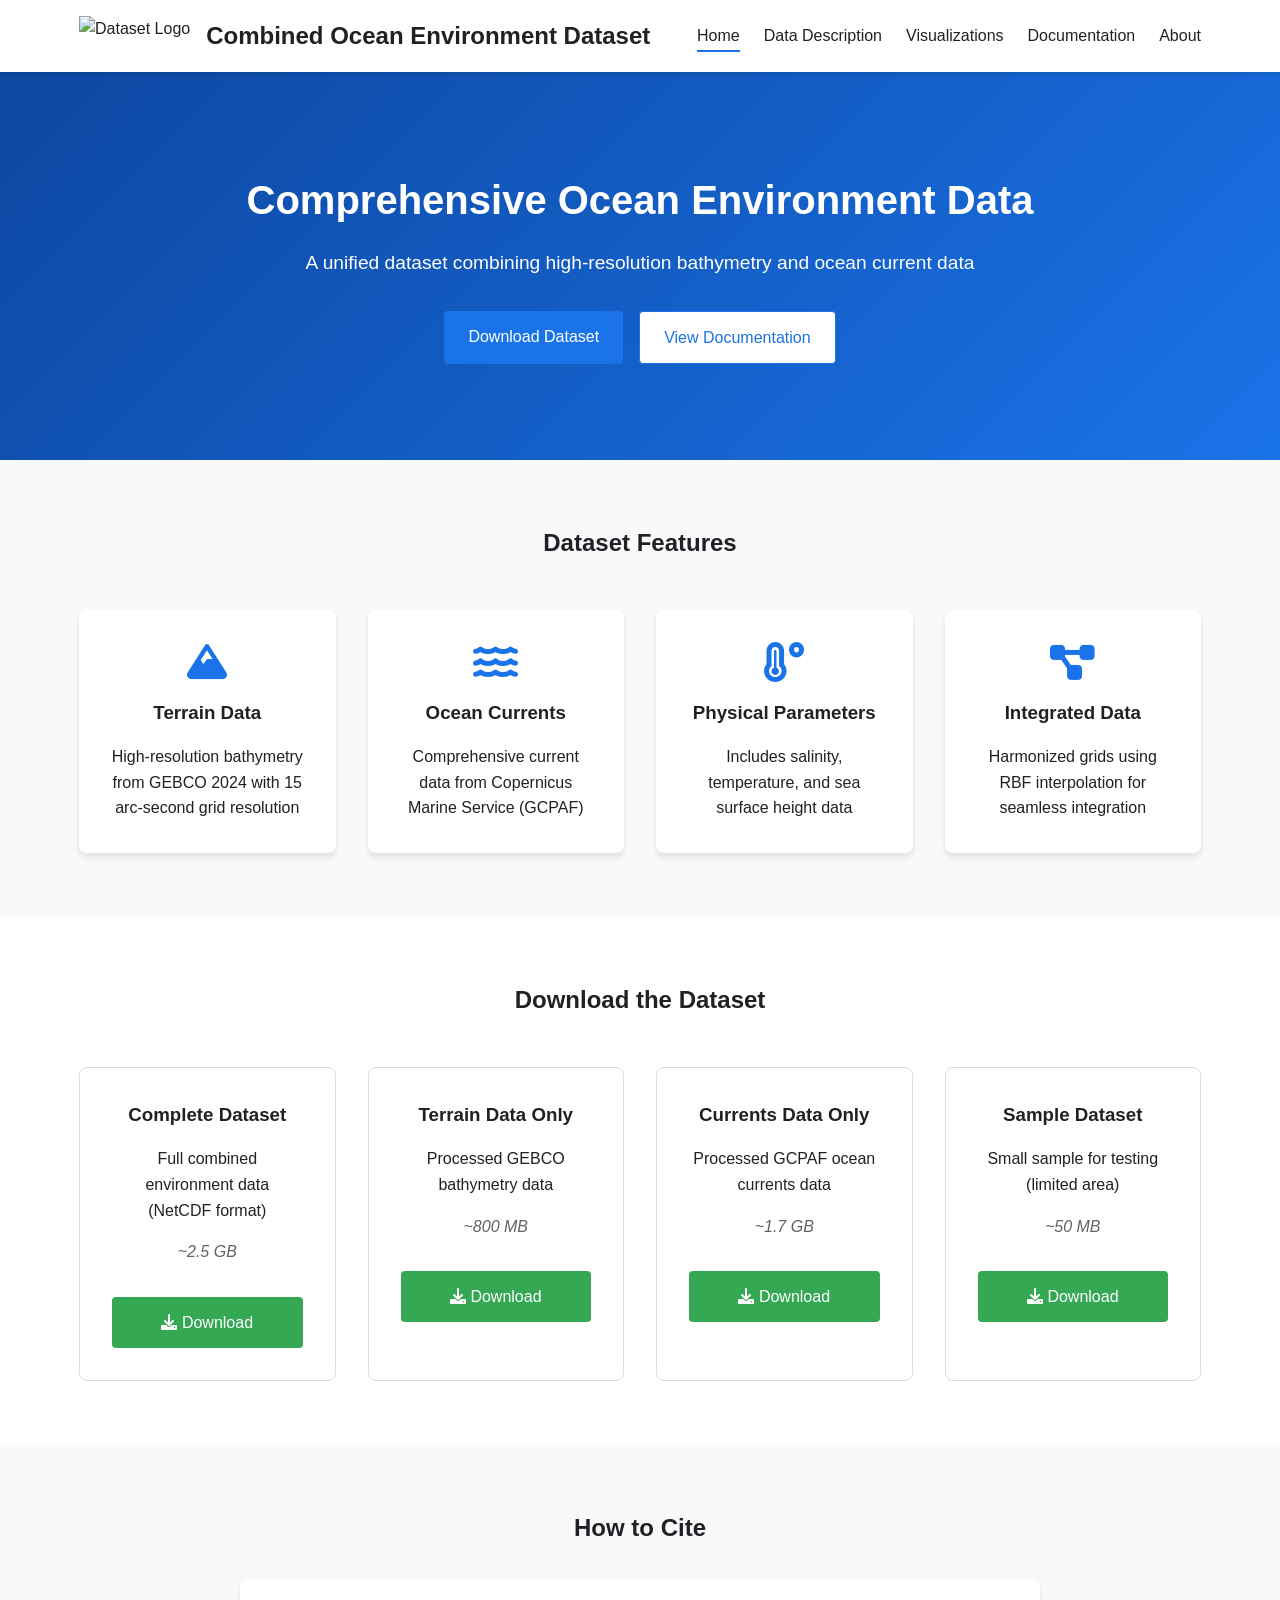
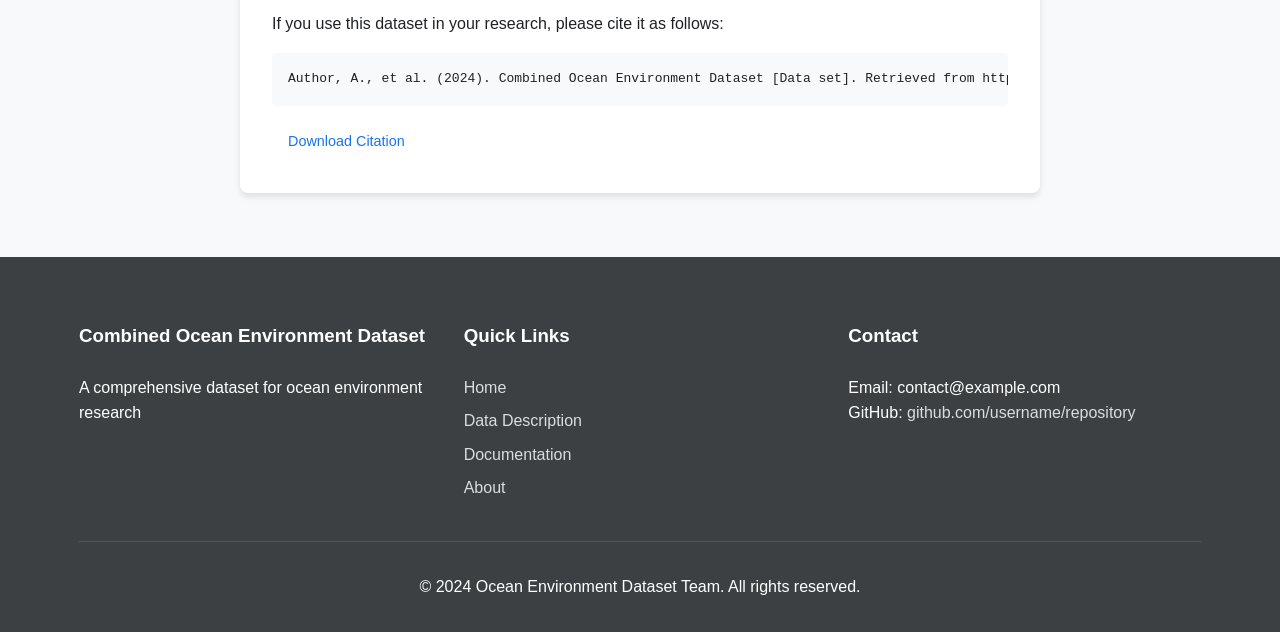
==== introduction_web/index.html @ e7eddd0a "Initial commit: Upload MOPD-OCPNet project" ====
<!DOCTYPE html>
<html lang="en">
<head>
    <meta charset="UTF-8">
    <meta name="viewport" content="width=device-width, initial-scale=1.0">
    <title>Combined Ocean Environment Dataset</title>
    <link rel="stylesheet" href="styles/main.css">
    <!-- Font Awesome for icons -->
    <link rel="stylesheet" href="https://cdnjs.cloudflare.com/ajax/libs/font-awesome/6.0.0/css/all.min.css">
</head>
<body>
    <header>
        <div class="container">
            <div class="logo">
                <img src="images/logo.png" alt="Dataset Logo">
                <h1>Combined Ocean Environment Dataset</h1>
            </div>
            <nav>
                <ul>
                    <li><a href="index.html" class="active">Home</a></li>
                    <li><a href="data-description.html">Data Description</a></li>
                    <li><a href="visualization.html">Visualizations</a></li>
                    <li><a href="documentation.html">Documentation</a></li>
                    <li><a href="about.html">About</a></li>
                </ul>
            </nav>
        </div>
    </header>

    <section class="hero">
        <div class="container">
            <h2>Comprehensive Ocean Environment Data</h2>
            <p>A unified dataset combining high-resolution bathymetry and ocean current data</p>
            <div class="cta-buttons">
                <a href="#download" class="btn primary">Download Dataset</a>
                <a href="documentation.html" class="btn secondary">View Documentation</a>
            </div>
        </div>
    </section>

    <section class="features">
        <div class="container">
            <h2>Dataset Features</h2>
            <div class="feature-grid">
                <div class="feature-card">
                    <i class="fas fa-mountain"></i>
                    <h3>Terrain Data</h3>
                    <p>High-resolution bathymetry from GEBCO 2024 with 15 arc-second grid resolution</p>
                </div>
                <div class="feature-card">
                    <i class="fas fa-water"></i>
                    <h3>Ocean Currents</h3>
                    <p>Comprehensive current data from Copernicus Marine Service (GCPAF)</p>
                </div>
                <div class="feature-card">
                    <i class="fas fa-temperature-high"></i>
                    <h3>Physical Parameters</h3>
                    <p>Includes salinity, temperature, and sea surface height data</p>
                </div>
                <div class="feature-card">
                    <i class="fas fa-project-diagram"></i>
                    <h3>Integrated Data</h3>
                    <p>Harmonized grids using RBF interpolation for seamless integration</p>
                </div>
            </div>
        </div>
    </section>

    <section id="download" class="download">
        <div class="container">
            <h2>Download the Dataset</h2>
            <div class="download-options">
                <div class="download-card">
                    <h3>Complete Dataset</h3>
                    <p>Full combined environment data (NetCDF format)</p>
                    <p class="file-size">~2.5 GB</p>
                    <a href="https://example.com/download/complete-dataset" class="btn download-btn">
                        <i class="fas fa-download"></i> Download
                    </a>
                </div>
                <div class="download-card">
                    <h3>Terrain Data Only</h3>
                    <p>Processed GEBCO bathymetry data</p>
                    <p class="file-size">~800 MB</p>
                    <a href="https://example.com/download/terrain-only" class="btn download-btn">
                        <i class="fas fa-download"></i> Download
                    </a>
                </div>
                <div class="download-card">
                    <h3>Currents Data Only</h3>
                    <p>Processed GCPAF ocean currents data</p>
                    <p class="file-size">~1.7 GB</p>
                    <a href="https://example.com/download/currents-only" class="btn download-btn">
                        <i class="fas fa-download"></i> Download
                    </a>
                </div>
                <div class="download-card">
                    <h3>Sample Dataset</h3>
                    <p>Small sample for testing (limited area)</p>
                    <p class="file-size">~50 MB</p>
                    <a href="https://example.com/download/sample-dataset" class="btn download-btn">
                        <i class="fas fa-download"></i> Download
                    </a>
                </div>
            </div>
        </div>
    </section>

    <section class="citation">
        <div class="container">
            <h2>How to Cite</h2>
            <div class="citation-box">
                <p>If you use this dataset in your research, please cite it as follows:</p>
                <pre>Author, A., et al. (2024). Combined Ocean Environment Dataset [Data set]. Retrieved from https://example.com/dataset</pre>
                <a href="citation.txt" class="btn small">Download Citation</a>
            </div>
        </div>
    </section>

    <footer>
        <div class="container">
            <div class="footer-content">
                <div class="footer-section">
                    <h3>Combined Ocean Environment Dataset</h3>
                    <p>A comprehensive dataset for ocean environment research</p>
                </div>
                <div class="footer-section">
                    <h3>Quick Links</h3>
                    <ul>
                        <li><a href="index.html">Home</a></li>
                        <li><a href="data-description.html">Data Description</a></li>
                        <li><a href="documentation.html">Documentation</a></li>
                        <li><a href="about.html">About</a></li>
                    </ul>
                </div>
                <div class="footer-section">
                    <h3>Contact</h3>
                    <p>Email: contact@example.com</p>
                    <p>GitHub: <a href="https://github.com/username/repository">github.com/username/repository</a></p>
                </div>
            </div>
            <div class="footer-bottom">
                <p>&copy; 2024 Ocean Environment Dataset Team. All rights reserved.</p>
            </div>
        </div>
    </footer>

    <script src="scripts/main.js"></script>
</body>
</html>
---- introduction_web/styles/main.css ----
/* 
 * Main Stylesheet for Combined Ocean Environment Dataset
 * Author: Dataset Team
 * Version: 1.0
 */

/* ===== GLOBAL STYLES ===== */
:root {
    /* Color palette */
    --primary-color: #1a73e8;
    --secondary-color: #34a853;
    --accent-color: #4285f4;
    --dark-blue: #0d47a1;
    --light-blue: #e8f0fe;
    --dark-text: #202124;
    --light-text: #5f6368;
    --white: #ffffff;
    --light-gray: #f8f9fa;
    --medium-gray: #dadce0;
    --dark-gray: #3c4043;
    
    /* Typography */
    --font-main: 'Roboto', 'Segoe UI', Arial, sans-serif;
    --font-heading: 'Google Sans', 'Segoe UI', Arial, sans-serif;
}

* {
    margin: 0;
    padding: 0;
    box-sizing: border-box;
}

body {
    font-family: var(--font-main);
    color: var(--dark-text);
    line-height: 1.6;
    background-color: var(--white);
}

.container {
    width: 90%;
    max-width: 1200px;
    margin: 0 auto;
    padding: 0 15px;
}

h1, h2, h3, h4, h5, h6 {
    font-family: var(--font-heading);
    margin-bottom: 1rem;
    color: var(--dark-text);
}

a {
    text-decoration: none;
    color: var(--primary-color);
    transition: color 0.3s ease;
}

a:hover {
    color: var(--dark-blue);
}

section {
    padding: 4rem 0;
}

.btn {
    display: inline-block;
    padding: 0.8rem 1.5rem;
    border-radius: 4px;
    font-weight: 500;
    text-align: center;
    cursor: pointer;
    transition: all 0.3s ease;
}

.btn.primary {
    background-color: var(--primary-color);
    color: var(--white);
}

.btn.primary:hover {
    background-color: var(--dark-blue);
}

.btn.secondary {
    background-color: var(--white);
    color: var(--primary-color);
    border: 1px solid var(--primary-color);
}

.btn.secondary:hover {
    background-color: var(--light-blue);
}

.btn.small {
    padding: 0.5rem 1rem;
    font-size: 0.9rem;
}

.btn.download-btn {
    background-color: var(--secondary-color);
    color: var(--white);
    width: 100%;
    margin-top: 1rem;
}

.btn.download-btn:hover {
    background-color: #2d8e47;
}

/* ===== HEADER ===== */
header {
    background-color: var(--white);
    box-shadow: 0 2px 4px rgba(0, 0, 0, 0.1);
    position: sticky;
    top: 0;
    z-index: 100;
}

header .container {
    display: flex;
    justify-content: space-between;
    align-items: center;
    padding: 1rem 15px;
}

.logo {
    display: flex;
    align-items: center;
}

.logo img {
    height: 40px;
    margin-right: 1rem;
}

.logo h1 {
    font-size: 1.5rem;
    margin-bottom: 0;
}

nav ul {
    display: flex;
    list-style: none;
}

nav ul li {
    margin-left: 1.5rem;
}

nav ul li a {
    color: var(--dark-text);
    font-weight: 500;
    padding: 0.5rem 0;
    position: relative;
}

nav ul li a:after {
    content: '';
    position: absolute;
    width: 0;
    height: 2px;
    bottom: 0;
    left: 0;
    background-color: var(--primary-color);
    transition: width 0.3s ease;
}

nav ul li a:hover:after,
nav ul li a.active:after {
    width: 100%;
}

/* ===== HERO SECTION ===== */
.hero {
    background: linear-gradient(135deg, var(--dark-blue), var(--primary-color));
    color: var(--white);
    text-align: center;
    padding: 6rem 0;
}

.hero h2 {
    font-size: 2.5rem;
    margin-bottom: 1rem;
    color: var(--white);
}

.hero p {
    font-size: 1.2rem;
    max-width: 700px;
    margin: 0 auto 2rem;
}

.cta-buttons {
    display: flex;
    justify-content: center;
    gap: 1rem;
}

/* ===== FEATURES SECTION ===== */
.features {
    background-color: var(--light-gray);
}

.features h2 {
    text-align: center;
    margin-bottom: 3rem;
}

.feature-grid {
    display: grid;
    grid-template-columns: repeat(auto-fit, minmax(250px, 1fr));
    gap: 2rem;
}

.feature-card {
    background-color: var(--white);
    border-radius: 8px;
    padding: 2rem;
    text-align: center;
    box-shadow: 0 4px 6px rgba(0, 0, 0, 0.1);
    transition: transform 0.3s ease;
}

.feature-card:hover {
    transform: translateY(-5px);
}

.feature-card i {
    font-size: 2.5rem;
    color: var(--primary-color);
    margin-bottom: 1rem;
}

.feature-card h3 {
    margin-bottom: 1rem;
}

/* ===== DOWNLOAD SECTION ===== */
.download {
    background-color: var(--white);
}

.download h2 {
    text-align: center;
    margin-bottom: 3rem;
}

.download-options {
    display: grid;
    grid-template-columns: repeat(auto-fit, minmax(250px, 1fr));
    gap: 2rem;
}

.download-card {
    border: 1px solid var(--medium-gray);
    border-radius: 8px;
    padding: 2rem;
    text-align: center;
    transition: box-shadow 0.3s ease;
}

.download-card:hover {
    box-shadow: 0 8px 16px rgba(0, 0, 0, 0.1);
}

.file-size {
    color: var(--light-text);
    font-style: italic;
    margin: 1rem 0;
}

/* ===== CITATION SECTION ===== */
.citation {
    background-color: var(--light-gray);
}

.citation h2 {
    text-align: center;
    margin-bottom: 2rem;
}

.citation-box {
    background-color: var(--white);
    border-radius: 8px;
    padding: 2rem;
    max-width: 800px;
    margin: 0 auto;
    box-shadow: 0 4px 6px rgba(0, 0, 0, 0.1);
}

.citation-box pre {
    background-color: var(--light-gray);
    padding: 1rem;
    border-radius: 4px;
    overflow-x: auto;
    margin: 1rem 0;
    font-family: monospace;
}

/* ===== FOOTER ===== */
footer {
    background-color: var(--dark-gray);
    color: var(--white);
    padding: 4rem 0 2rem;
}

.footer-content {
    display: grid;
    grid-template-columns: repeat(auto-fit, minmax(200px, 1fr));
    gap: 2rem;
    margin-bottom: 2rem;
}

.footer-section h3 {
    color: var(--white);
    margin-bottom: 1.5rem;
}

.footer-section ul {
    list-style: none;
}

.footer-section ul li {
    margin-bottom: 0.5rem;
}

.footer-section a {
    color: var(--medium-gray);
}

.footer-section a:hover {
    color: var(--white);
}

.footer-bottom {
    text-align: center;
    padding-top: 2rem;
    border-top: 1px solid rgba(255, 255, 255, 0.1);
}

/* ===== RESPONSIVE DESIGN ===== */
@media (max-width: 768px) {
    header .container {
        flex-direction: column;
    }
    
    nav ul {
        margin-top: 1rem;
    }
    
    nav ul li {
        margin: 0 0.75rem;
    }
    
    .hero {
        padding: 4rem 0;
    }
    
    .hero h2 {
        font-size: 2rem;
    }
    
    .cta-buttons {
        flex-direction: column;
        align-items: center;
    }
    
    .btn {
        width: 100%;
        max-width: 300px;
        margin-bottom: 1rem;
    }
}

@media (max-width: 480px) {
    .logo {
        flex-direction: column;
        text-align: center;
    }
    
    .logo img {
        margin-right: 0;
        margin-bottom: 0.5rem;
    }
    
    nav ul {
        flex-wrap: wrap;
        justify-content: center;
    }
    
    nav ul li {
        margin: 0.5rem;
    }
}
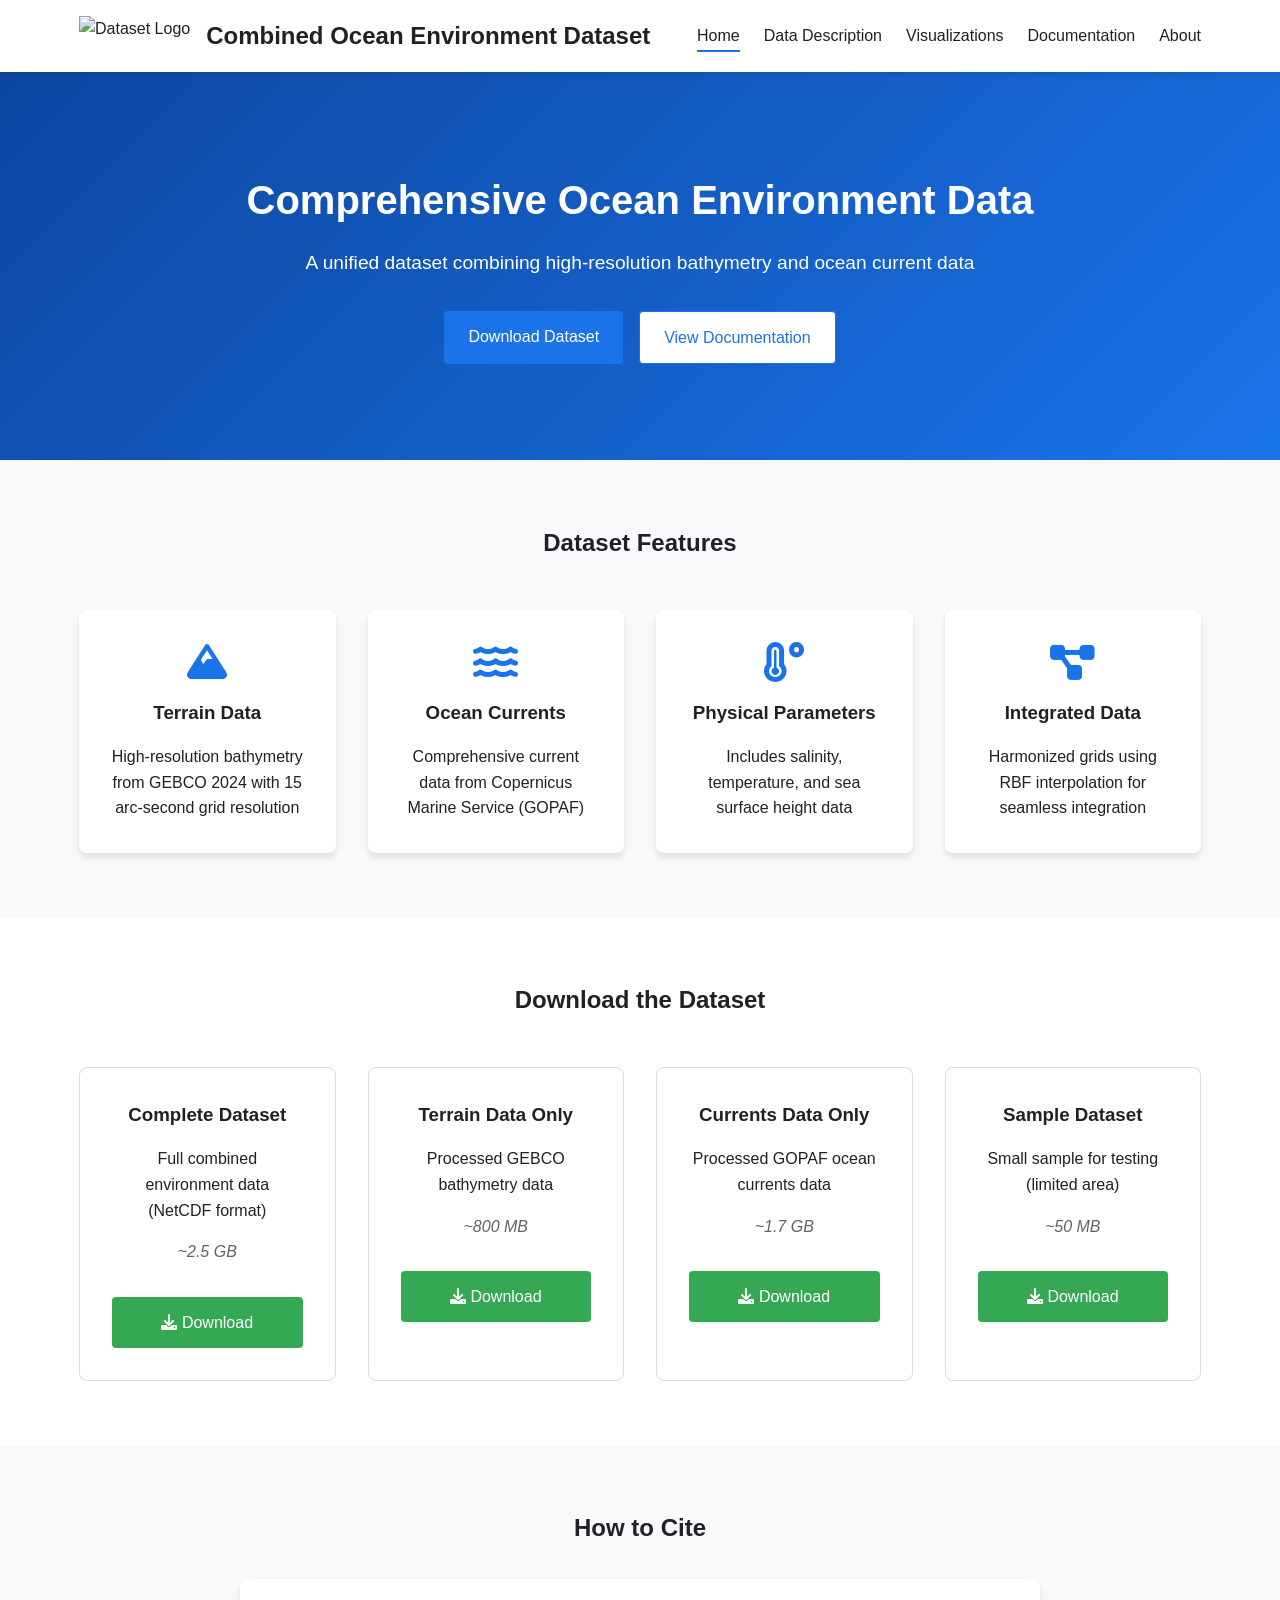
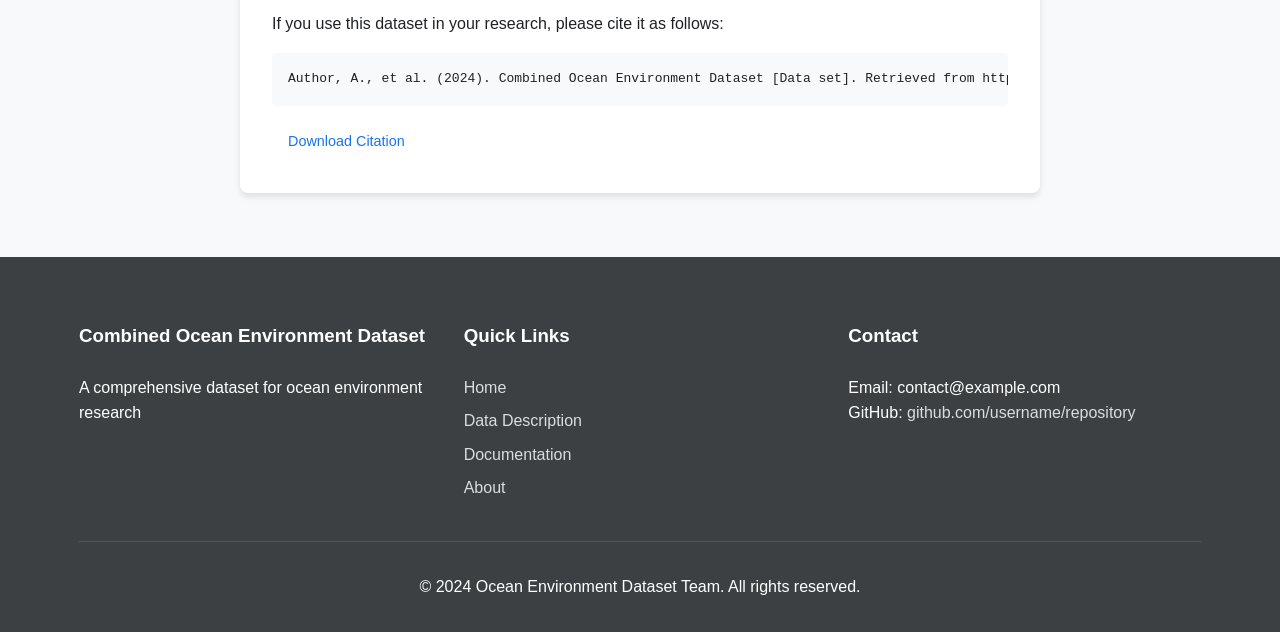
==== commit ccf5613b: "update0906" ====
--- a/introduction_web/index.html
+++ b/introduction_web/index.html
@@ -50,7 +50,7 @@
                 <div class="feature-card">
                     <i class="fas fa-water"></i>
                     <h3>Ocean Currents</h3>
-                    <p>Comprehensive current data from Copernicus Marine Service (GCPAF)</p>
+                    <p>Comprehensive current data from Copernicus Marine Service (GOPAF)</p>
                 </div>
                 <div class="feature-card">
                     <i class="fas fa-temperature-high"></i>
@@ -88,7 +88,7 @@
                 </div>
                 <div class="download-card">
                     <h3>Currents Data Only</h3>
-                    <p>Processed GCPAF ocean currents data</p>
+                    <p>Processed GOPAF ocean currents data</p>
                     <p class="file-size">~1.7 GB</p>
                     <a href="https://example.com/download/currents-only" class="btn download-btn">
                         <i class="fas fa-download"></i> Download
